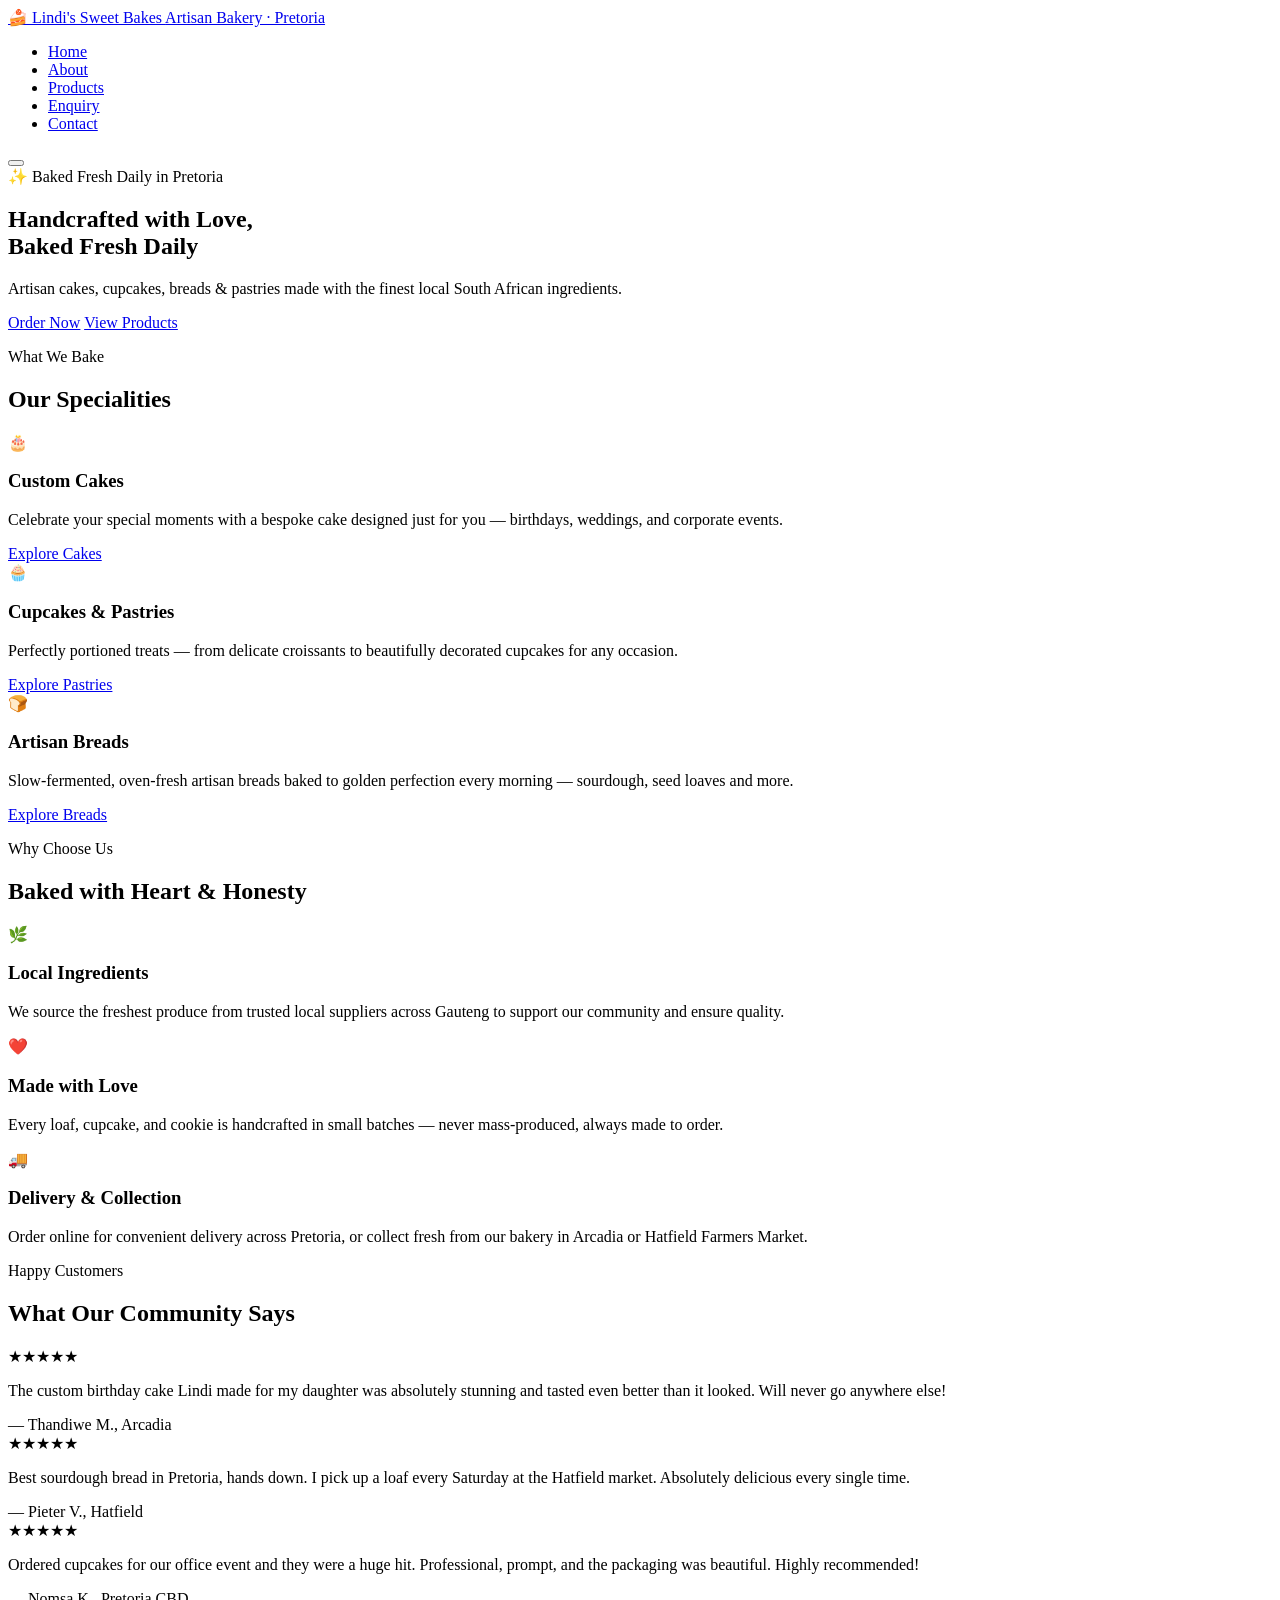
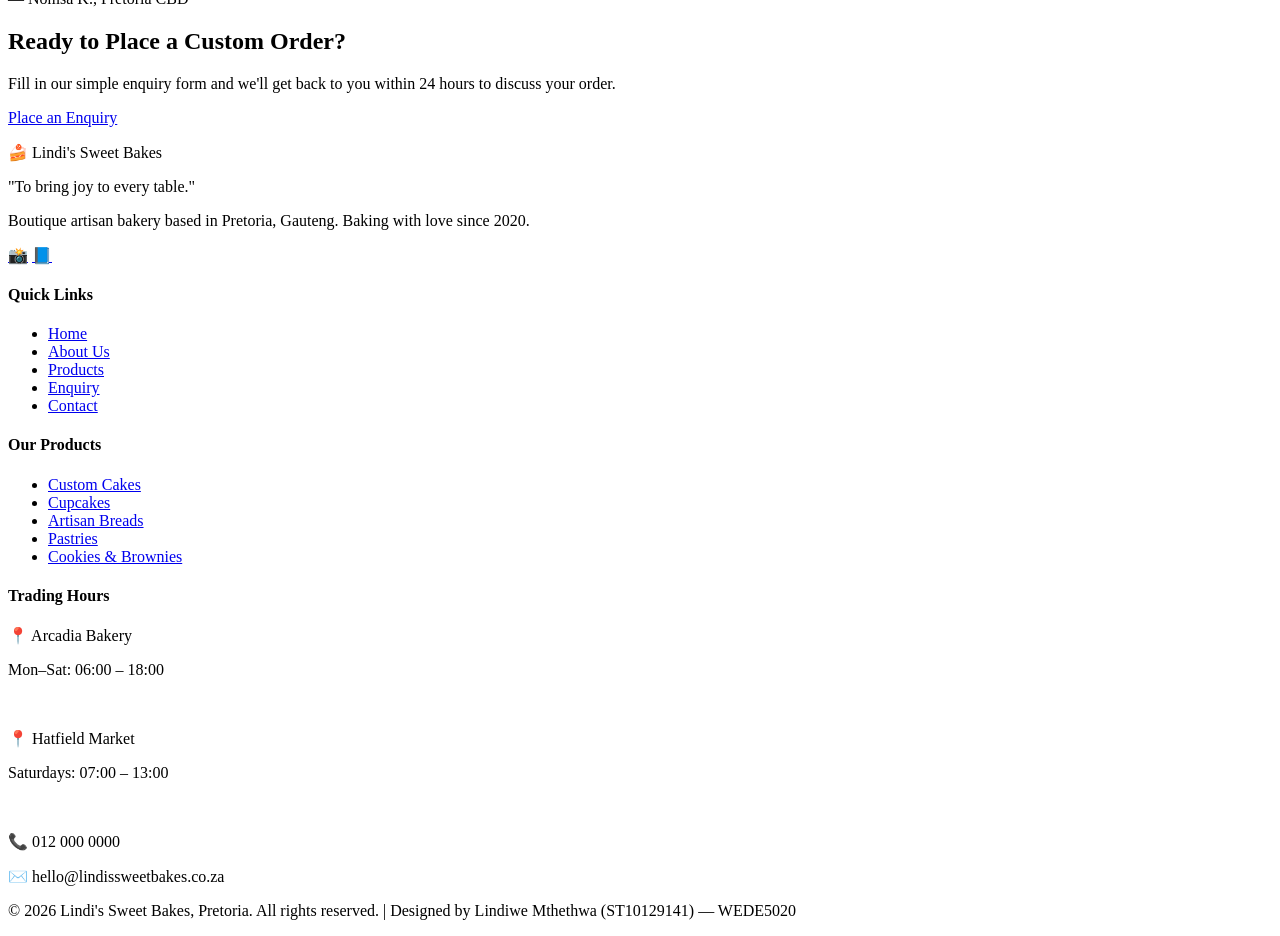
==== index.html @ 7510d0ac "Initial commit" ====
<!DOCTYPE html>
<html lang="en">
<head>
  <!-- ============================================================
       Lindi's Sweet Bakes — Homepage (index.html)
       Student: Lindiwe Mthethwa | ST10129141
       Module: WEDE5020
       ============================================================ -->
  <meta charset="UTF-8" />
  <meta name="viewport" content="width=device-width, initial-scale=1.0" />
  <meta name="description" content="Lindi's Sweet Bakes — Pretoria's artisan bakery. Handcrafted custom cakes, cupcakes, artisan breads, pastries, cookies and brownies made with love and local ingredients." />
  <title>Lindi's Sweet Bakes | Artisan Bakery, Pretoria</title>

  <!-- Google Fonts: Playfair Display (headings) + Lato (body) -->
  <link rel="preconnect" href="https://fonts.googleapis.com" />
  <link rel="preconnect" href="https://fonts.gstatic.com" crossorigin />
  <link href="https://fonts.googleapis.com/css2?family=Playfair+Display:ital,wght@0,400;0,700;1,400&family=Lato:wght@400;600;700&display=swap" rel="stylesheet" />

  <!-- Main stylesheet -->
  <link rel="stylesheet" href="css/style.css" />
</head>
<body>

  <!-- ============================================================
       SITE HEADER & NAVIGATION
       Sticky navigation bar — consistent across all pages
       ============================================================ -->
  <header class="site-header">
    <nav class="nav" aria-label="Main navigation">

      <!-- Logo -->
      <a href="index.html" class="nav__logo" aria-label="Lindi's Sweet Bakes — Home">
        <span class="nav__logo-icon" aria-hidden="true">🍰</span>
        <span class="nav__logo-text">
          Lindi's Sweet Bakes
          <span class="nav__logo-sub">Artisan Bakery · Pretoria</span>
        </span>
      </a>

      <!-- Navigation links -->
      <ul class="nav__links" role="list">
        <li><a href="index.html" class="active">Home</a></li>
        <li><a href="about.html">About</a></li>
        <li><a href="products.html">Products</a></li>
        <li><a href="enquiry.html">Enquiry</a></li>
        <li><a href="contact.html">Contact</a></li>
      </ul>

      <!-- Mobile burger button -->
      <button class="nav__burger" aria-label="Toggle navigation menu" aria-expanded="false">
        <span></span>
        <span></span>
        <span></span>
      </button>

    </nav>
  </header>

  <!-- ============================================================
       MAIN CONTENT
       ============================================================ -->
  <main>

    <!-- --------------------------------------------------------
         HERO SECTION
         Full-width hero with headline, tagline, and CTA buttons
    -------------------------------------------------------- -->
    <section class="hero" aria-label="Welcome banner">
      <div class="hero__content">
        <!-- Small badge above headline -->
        <span class="hero__badge">✨ Baked Fresh Daily in Pretoria</span>

        <!-- Main headline -->
        <h1 class="hero__title">
          Handcrafted with <span>Love</span>,<br />Baked Fresh Daily
        </h1>

        <!-- Supporting tagline -->
        <p class="hero__tagline">
          Artisan cakes, cupcakes, breads &amp; pastries made with the finest local South African ingredients.
        </p>

        <!-- Call-to-action buttons -->
        <div class="hero__buttons">
          <a href="enquiry.html" class="btn btn--primary">Order Now</a>
          <a href="products.html" class="btn btn--outline">View Products</a>
        </div>
      </div>
    </section>

    <!-- --------------------------------------------------------
         FEATURED CATEGORIES
         Three highlight cards linking to product categories
    -------------------------------------------------------- -->
    <section class="section">
      <div class="container">
        <p class="section-subtitle">What We Bake</p>
        <h2 class="section-title">Our Specialities</h2>
        <div class="divider"></div>

        <!-- Three feature cards for key product categories -->
        <div class="features-grid">

          <!-- Card 1: Custom Cakes -->
          <div class="feature-card">
            <div class="feature-card__icon" aria-hidden="true">🎂</div>
            <h3>Custom Cakes</h3>
            <p>Celebrate your special moments with a bespoke cake designed just for you — birthdays, weddings, and corporate events.</p>
            <a href="products.html" class="btn btn--dark" style="margin-top:0.5rem;">Explore Cakes</a>
          </div>

          <!-- Card 2: Cupcakes & Pastries -->
          <div class="feature-card">
            <div class="feature-card__icon" aria-hidden="true">🧁</div>
            <h3>Cupcakes &amp; Pastries</h3>
            <p>Perfectly portioned treats — from delicate croissants to beautifully decorated cupcakes for any occasion.</p>
            <a href="products.html" class="btn btn--dark" style="margin-top:0.5rem;">Explore Pastries</a>
          </div>

          <!-- Card 3: Artisan Breads -->
          <div class="feature-card">
            <div class="feature-card__icon" aria-hidden="true">🍞</div>
            <h3>Artisan Breads</h3>
            <p>Slow-fermented, oven-fresh artisan breads baked to golden perfection every morning — sourdough, seed loaves and more.</p>
            <a href="products.html" class="btn btn--dark" style="margin-top:0.5rem;">Explore Breads</a>
          </div>

        </div>
      </div>
    </section>

    <!-- --------------------------------------------------------
         WHY CHOOSE US
         Brief highlights of the bakery's values
    -------------------------------------------------------- -->
    <section class="section section--beige">
      <div class="container">
        <p class="section-subtitle">Why Choose Us</p>
        <h2 class="section-title">Baked with Heart &amp; Honesty</h2>
        <div class="divider"></div>

        <div class="features-grid">

          <div class="feature-card">
            <div class="feature-card__icon" aria-hidden="true">🌿</div>
            <h3>Local Ingredients</h3>
            <p>We source the freshest produce from trusted local suppliers across Gauteng to support our community and ensure quality.</p>
          </div>

          <div class="feature-card">
            <div class="feature-card__icon" aria-hidden="true">❤️</div>
            <h3>Made with Love</h3>
            <p>Every loaf, cupcake, and cookie is handcrafted in small batches — never mass-produced, always made to order.</p>
          </div>

          <div class="feature-card">
            <div class="feature-card__icon" aria-hidden="true">🚚</div>
            <h3>Delivery &amp; Collection</h3>
            <p>Order online for convenient delivery across Pretoria, or collect fresh from our bakery in Arcadia or Hatfield Farmers Market.</p>
          </div>

        </div>
      </div>
    </section>

    <!-- --------------------------------------------------------
         TESTIMONIALS
         Customer review strip
    -------------------------------------------------------- -->
    <section class="section">
      <div class="container">
        <p class="section-subtitle">Happy Customers</p>
        <h2 class="section-title">What Our Community Says</h2>
        <div class="divider"></div>

        <div class="testimonials-grid">

          <!-- Testimonial 1 -->
          <div class="testimonial-card">
            <div class="stars" aria-label="5 stars">★★★★★</div>
            <p>The custom birthday cake Lindi made for my daughter was absolutely stunning and tasted even better than it looked. Will never go anywhere else!</p>
            <span class="testimonial-card__author">— Thandiwe M., Arcadia</span>
          </div>

          <!-- Testimonial 2 -->
          <div class="testimonial-card">
            <div class="stars" aria-label="5 stars">★★★★★</div>
            <p>Best sourdough bread in Pretoria, hands down. I pick up a loaf every Saturday at the Hatfield market. Absolutely delicious every single time.</p>
            <span class="testimonial-card__author">— Pieter V., Hatfield</span>
          </div>

          <!-- Testimonial 3 -->
          <div class="testimonial-card">
            <div class="stars" aria-label="5 stars">★★★★★</div>
            <p>Ordered cupcakes for our office event and they were a huge hit. Professional, prompt, and the packaging was beautiful. Highly recommended!</p>
            <span class="testimonial-card__author">— Nomsa K., Pretoria CBD</span>
          </div>

        </div>
      </div>
    </section>

    <!-- --------------------------------------------------------
         CTA BANNER
         Calls the visitor to place an order
    -------------------------------------------------------- -->
    <section class="cta-banner" aria-label="Call to action">
      <div class="container">
        <h2>Ready to Place a Custom Order?</h2>
        <p>Fill in our simple enquiry form and we'll get back to you within 24 hours to discuss your order.</p>
        <a href="enquiry.html" class="btn btn--outline">Place an Enquiry</a>
      </div>
    </section>

  </main>

  <!-- ============================================================
       SITE FOOTER
       Consistent across all pages
       ============================================================ -->
  <footer class="site-footer" aria-label="Site footer">
    <div class="container">
      <div class="footer-grid">

        <!-- Brand column -->
        <div class="footer-brand">
          <p class="footer-brand__logo">🍰 Lindi's Sweet Bakes</p>
          <p class="footer-brand__tagline">"To bring joy to every table."</p>
          <p>Boutique artisan bakery based in Pretoria, Gauteng. Baking with love since 2020.</p>
          <!-- Social links -->
          <div class="social-links" aria-label="Social media links">
            <a href="#" class="social-link" aria-label="Instagram">📸</a>
            <a href="#" class="social-link" aria-label="Facebook">📘</a>
          </div>
        </div>

        <!-- Quick Links -->
        <div class="footer-col">
          <h4>Quick Links</h4>
          <ul>
            <li><a href="index.html">Home</a></li>
            <li><a href="about.html">About Us</a></li>
            <li><a href="products.html">Products</a></li>
            <li><a href="enquiry.html">Enquiry</a></li>
            <li><a href="contact.html">Contact</a></li>
          </ul>
        </div>

        <!-- Products column -->
        <div class="footer-col">
          <h4>Our Products</h4>
          <ul>
            <li><a href="products.html">Custom Cakes</a></li>
            <li><a href="products.html">Cupcakes</a></li>
            <li><a href="products.html">Artisan Breads</a></li>
            <li><a href="products.html">Pastries</a></li>
            <li><a href="products.html">Cookies &amp; Brownies</a></li>
          </ul>
        </div>

        <!-- Hours & Contact column -->
        <div class="footer-col footer-hours">
          <h4>Trading Hours</h4>
          <p>📍 Arcadia Bakery</p>
          <p>Mon–Sat: 06:00 – 18:00</p>
          <br />
          <p>📍 Hatfield Market</p>
          <p>Saturdays: 07:00 – 13:00</p>
          <br />
          <p>📞 012 000 0000</p>
          <p>✉️ hello@lindissweetbakes.co.za</p>
        </div>

      </div>

      <!-- Footer bottom bar -->
      <div class="footer-bottom">
        <p>&copy; 2026 Lindi's Sweet Bakes, Pretoria. All rights reserved. | Designed by Lindiwe Mthethwa (ST10129141) — WEDE5020</p>
      </div>
    </div>
  </footer>

  <!-- Main JavaScript file (navigation + interactions) -->
  <script src="js/script.js"></script>

</body>
</html>
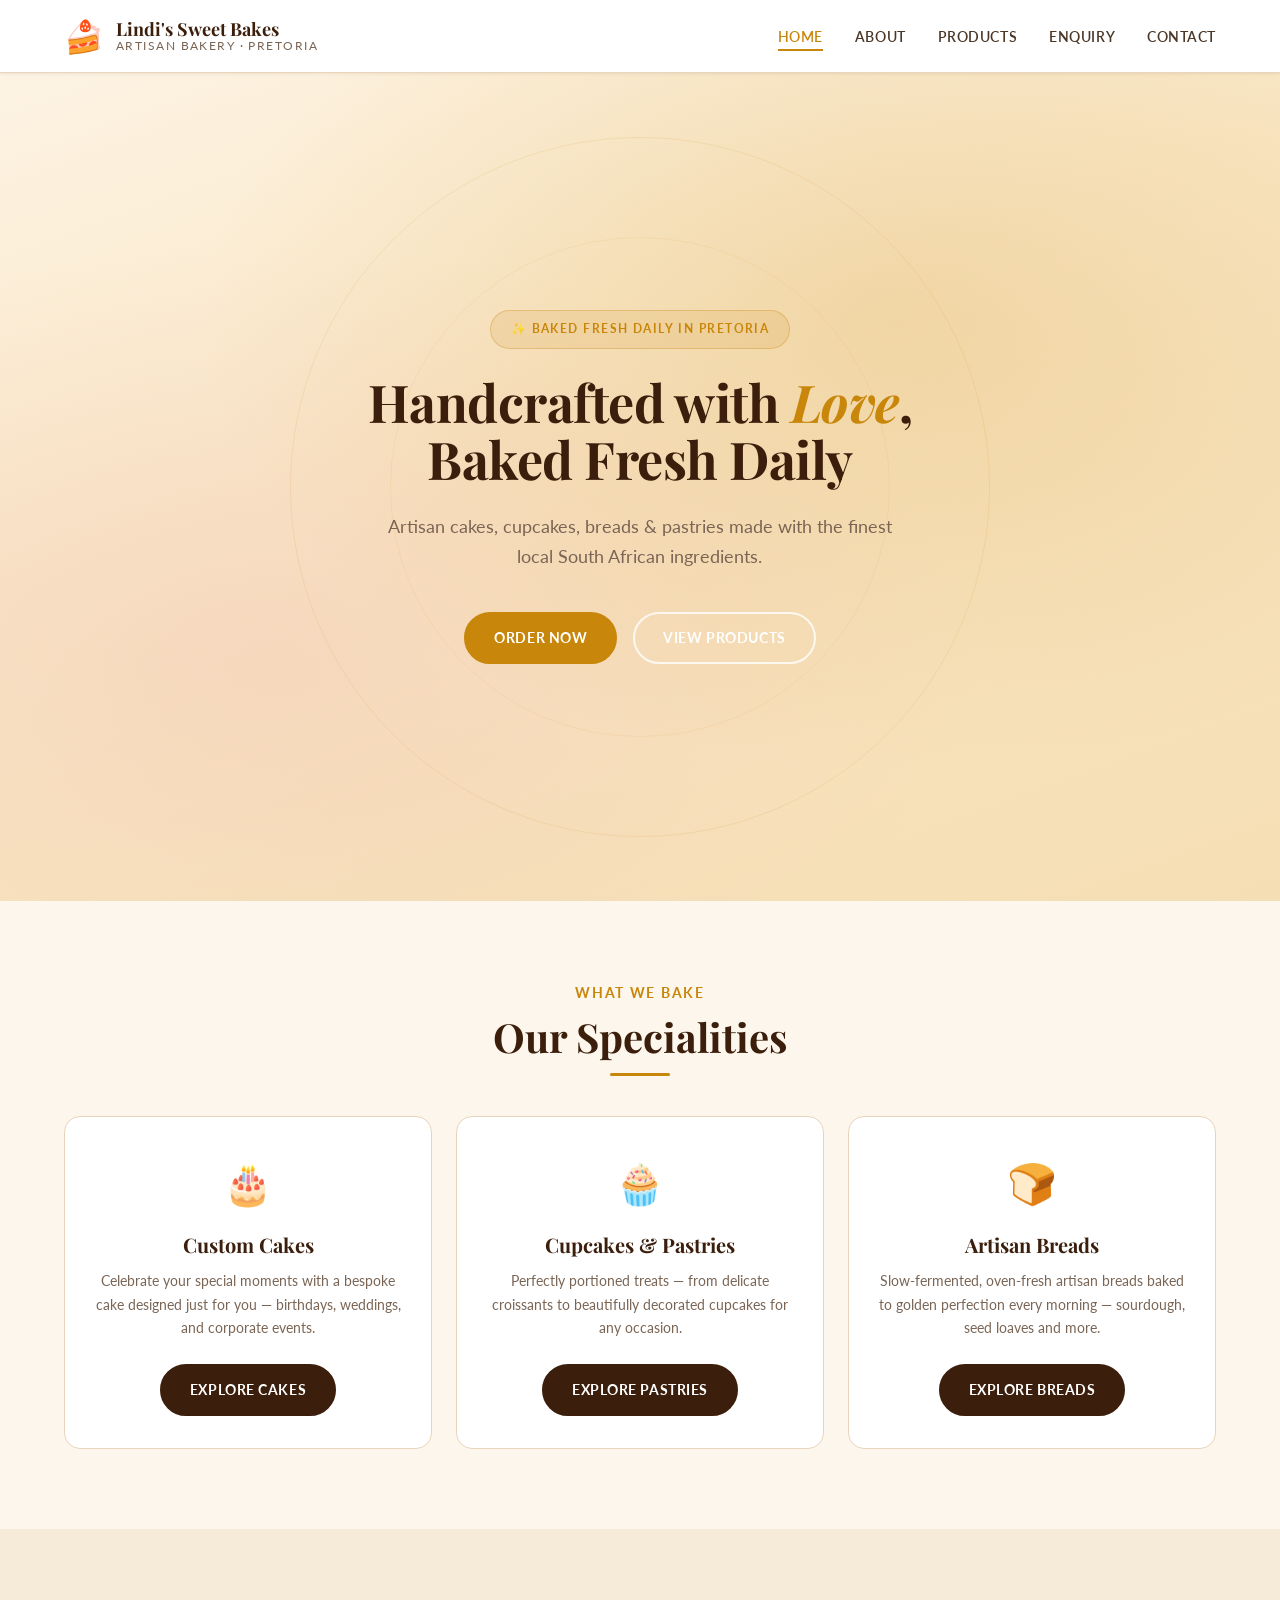
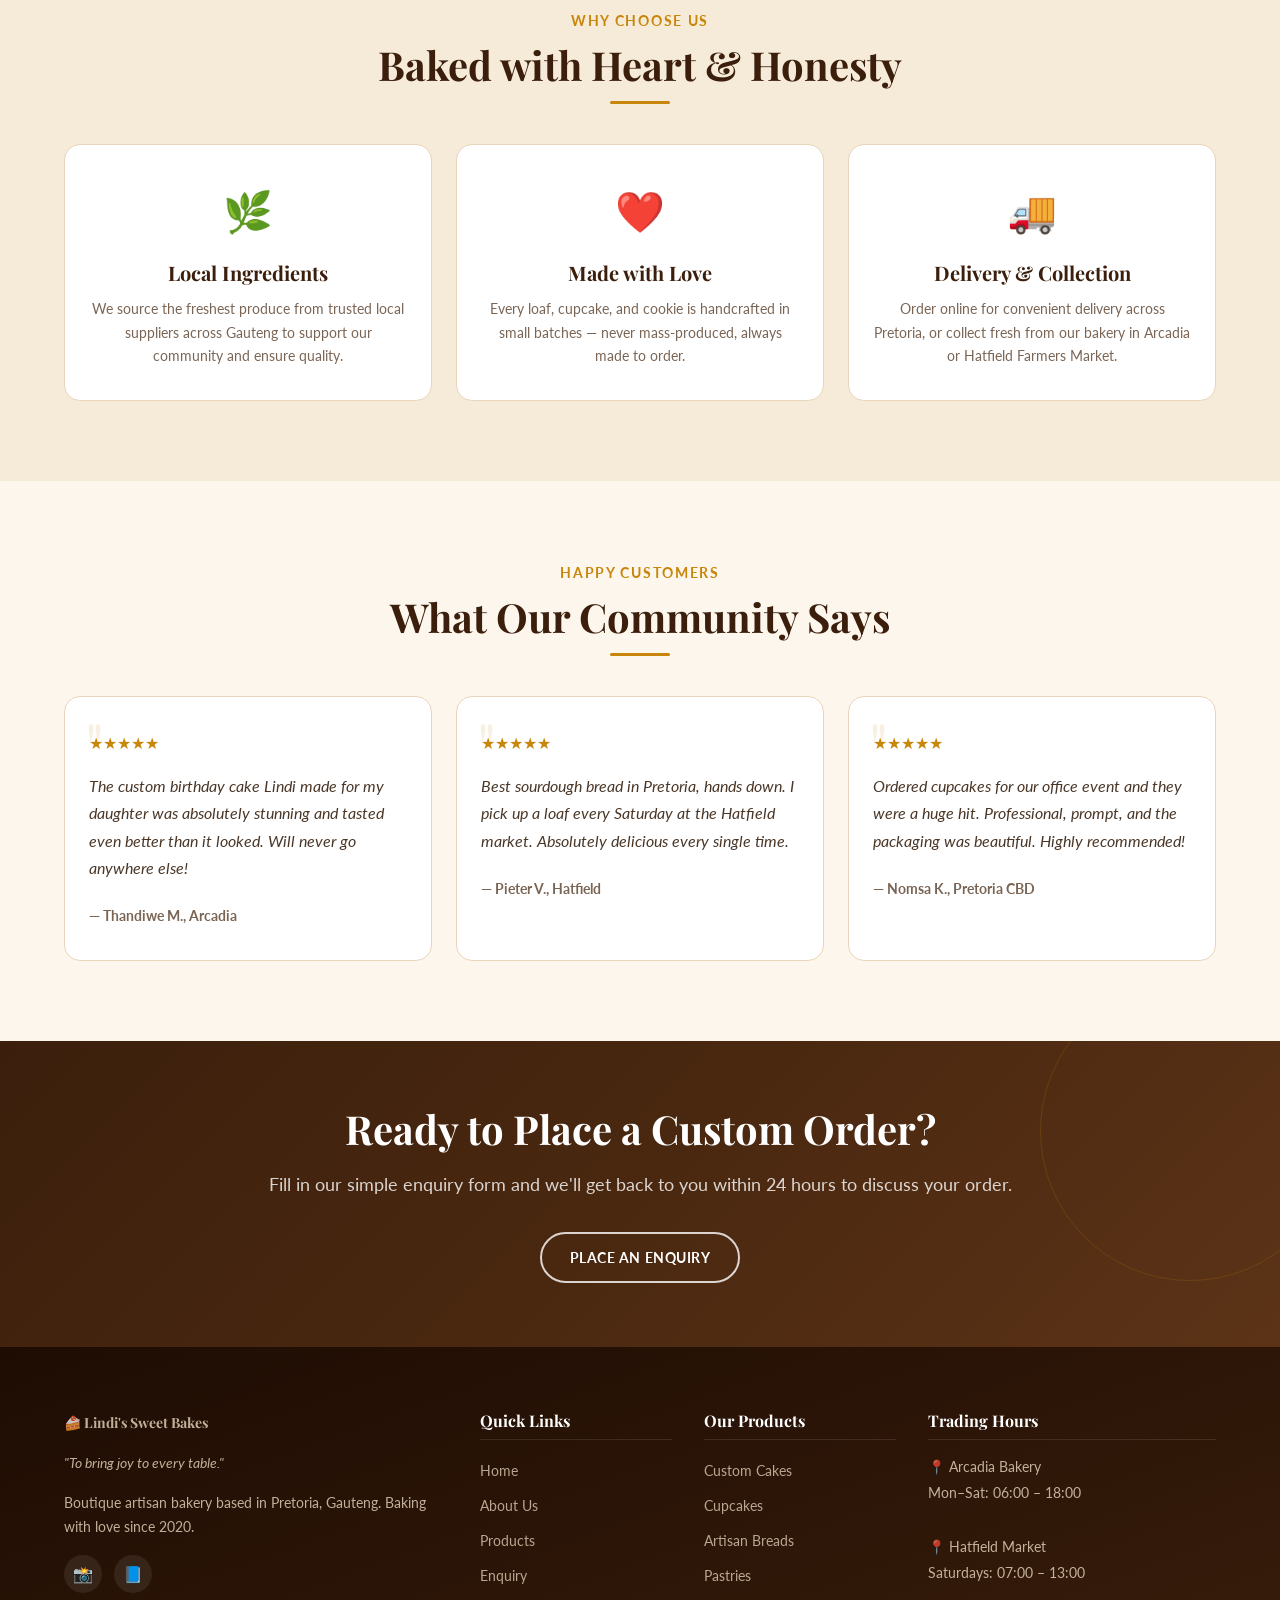
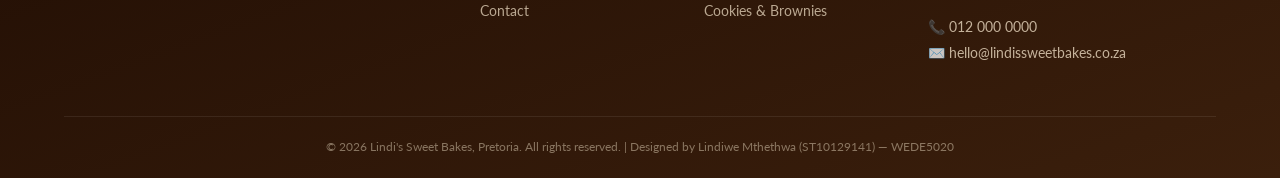
==== commit 4d2c48c1: "Add Part 3 SEO meta tags, Open Graph and canonical URL to homepage Added meta keywords, Open Graph t" ====
--- a/index.html
+++ b/index.html
@@ -1,287 +1,236 @@
 <!DOCTYPE html>
 <html lang="en">
 <head>
-  <!-- ============================================================
-       Lindi's Sweet Bakes — Homepage (index.html)
-       Student: Lindiwe Mthethwa | ST10129141
-       Module: WEDE5020
-       ============================================================ -->
-  <meta charset="UTF-8" />
-  <meta name="viewport" content="width=device-width, initial-scale=1.0" />
-  <meta name="description" content="Lindi's Sweet Bakes — Pretoria's artisan bakery. Handcrafted custom cakes, cupcakes, artisan breads, pastries, cookies and brownies made with love and local ingredients." />
-  <title>Lindi's Sweet Bakes | Artisan Bakery, Pretoria</title>
-
-  <!-- Google Fonts: Playfair Display (headings) + Lato (body) -->
-  <link rel="preconnect" href="https://fonts.googleapis.com" />
-  <link rel="preconnect" href="https://fonts.gstatic.com" crossorigin />
-  <link href="https://fonts.googleapis.com/css2?family=Playfair+Display:ital,wght@0,400;0,700;1,400&family=Lato:wght@400;600;700&display=swap" rel="stylesheet" />
-
-  <!-- Main stylesheet -->
-  <link rel="stylesheet" href="css/style.css" />
+<!-- ============================================================
+  Lindi's Sweet Bakes — Homepage (index.html)
+  Student: Lindiwe Mthethwa | ST10129141
+  Module: WEDE5020 — Part 3
+============================================================ -->
+<meta charset="UTF-8" />
+<meta name="viewport" content="width=device-width, initial-scale=1.0" />
+
+<!-- SEO: Title + Meta Description -->
+<meta name="description" content="Lindi's Sweet Bakes — Pretoria's favourite artisan bakery. Handcrafted custom cakes, cupcakes, artisan breads, pastries, cookies and brownies made with love and local South African ingredients." />
+<meta name="keywords" content="artisan bakery Pretoria, custom cakes Pretoria, cupcakes Pretoria, artisan bread Pretoria, wedding cake Pretoria, birthday cake, sourdough bread, pastries, bakery Arcadia, Hatfield market bakery" />
+<meta name="author" content="Lindiwe Mthethwa" />
+<meta name="robots" content="index, follow" />
+
+<!-- Open Graph (Social Media SEO) -->
+<meta property="og:title" content="Lindi's Sweet Bakes | Artisan Bakery, Pretoria" />
+<meta property="og:description" content="Handcrafted custom cakes, cupcakes, artisan breads and pastries made fresh daily in Pretoria, South Africa." />
+<meta property="og:type" content="website" />
+<meta property="og:url" content="https://lindissweetbakes.co.za/" />
+<meta property="og:image" content="images/og-image.jpg" />
+<meta property="og:locale" content="en_ZA" />
+
+<!-- Twitter Card -->
+<meta name="twitter:card" content="summary_large_image" />
+<meta name="twitter:title" content="Lindi's Sweet Bakes | Artisan Bakery, Pretoria" />
+<meta name="twitter:description" content="Handcrafted cakes, cupcakes, breads and pastries baked fresh daily in Pretoria." />
+
+<!-- Canonical URL -->
+<link rel="canonical" href="https://lindissweetbakes.co.za/" />
+
+<title>Lindi's Sweet Bakes | Artisan Bakery, Pretoria — Custom Cakes &amp; Breads</title>
+
+<!-- Google Fonts -->
+<link rel="preconnect" href="https://fonts.googleapis.com" />
+<link rel="preconnect" href="https://fonts.gstatic.com" crossorigin />
+<link href="https://fonts.googleapis.com/css2?family=Playfair+Display:ital,wght@0,400;0,700;1,400&family=Lato:wght@400;600;700&display=swap" rel="stylesheet" />
+
+<!-- Main stylesheet -->
+<link rel="stylesheet" href="css/style.css" />
 </head>
 <body>
 
-  <!-- ============================================================
-       SITE HEADER & NAVIGATION
-       Sticky navigation bar — consistent across all pages
-       ============================================================ -->
-  <header class="site-header">
-    <nav class="nav" aria-label="Main navigation">
-
-      <!-- Logo -->
-      <a href="index.html" class="nav__logo" aria-label="Lindi's Sweet Bakes — Home">
-        <span class="nav__logo-icon" aria-hidden="true">🍰</span>
-        <span class="nav__logo-text">
-          Lindi's Sweet Bakes
-          <span class="nav__logo-sub">Artisan Bakery · Pretoria</span>
-        </span>
-      </a>
-
-      <!-- Navigation links -->
-      <ul class="nav__links" role="list">
-        <li><a href="index.html" class="active">Home</a></li>
-        <li><a href="about.html">About</a></li>
-        <li><a href="products.html">Products</a></li>
-        <li><a href="enquiry.html">Enquiry</a></li>
-        <li><a href="contact.html">Contact</a></li>
-      </ul>
-
-      <!-- Mobile burger button -->
-      <button class="nav__burger" aria-label="Toggle navigation menu" aria-expanded="false">
-        <span></span>
-        <span></span>
-        <span></span>
-      </button>
-
-    </nav>
-  </header>
-
-  <!-- ============================================================
-       MAIN CONTENT
-       ============================================================ -->
-  <main>
-
-    <!-- --------------------------------------------------------
-         HERO SECTION
-         Full-width hero with headline, tagline, and CTA buttons
-    -------------------------------------------------------- -->
-    <section class="hero" aria-label="Welcome banner">
-      <div class="hero__content">
-        <!-- Small badge above headline -->
-        <span class="hero__badge">✨ Baked Fresh Daily in Pretoria</span>
-
-        <!-- Main headline -->
-        <h1 class="hero__title">
-          Handcrafted with <span>Love</span>,<br />Baked Fresh Daily
-        </h1>
-
-        <!-- Supporting tagline -->
-        <p class="hero__tagline">
-          Artisan cakes, cupcakes, breads &amp; pastries made with the finest local South African ingredients.
-        </p>
-
-        <!-- Call-to-action buttons -->
-        <div class="hero__buttons">
-          <a href="enquiry.html" class="btn btn--primary">Order Now</a>
-          <a href="products.html" class="btn btn--outline">View Products</a>
-        </div>
-      </div>
-    </section>
-
-    <!-- --------------------------------------------------------
-         FEATURED CATEGORIES
-         Three highlight cards linking to product categories
-    -------------------------------------------------------- -->
-    <section class="section">
-      <div class="container">
-        <p class="section-subtitle">What We Bake</p>
-        <h2 class="section-title">Our Specialities</h2>
-        <div class="divider"></div>
-
-        <!-- Three feature cards for key product categories -->
-        <div class="features-grid">
-
-          <!-- Card 1: Custom Cakes -->
-          <div class="feature-card">
-            <div class="feature-card__icon" aria-hidden="true">🎂</div>
-            <h3>Custom Cakes</h3>
-            <p>Celebrate your special moments with a bespoke cake designed just for you — birthdays, weddings, and corporate events.</p>
-            <a href="products.html" class="btn btn--dark" style="margin-top:0.5rem;">Explore Cakes</a>
-          </div>
-
-          <!-- Card 2: Cupcakes & Pastries -->
-          <div class="feature-card">
-            <div class="feature-card__icon" aria-hidden="true">🧁</div>
-            <h3>Cupcakes &amp; Pastries</h3>
-            <p>Perfectly portioned treats — from delicate croissants to beautifully decorated cupcakes for any occasion.</p>
-            <a href="products.html" class="btn btn--dark" style="margin-top:0.5rem;">Explore Pastries</a>
-          </div>
-
-          <!-- Card 3: Artisan Breads -->
-          <div class="feature-card">
-            <div class="feature-card__icon" aria-hidden="true">🍞</div>
-            <h3>Artisan Breads</h3>
-            <p>Slow-fermented, oven-fresh artisan breads baked to golden perfection every morning — sourdough, seed loaves and more.</p>
-            <a href="products.html" class="btn btn--dark" style="margin-top:0.5rem;">Explore Breads</a>
-          </div>
-
-        </div>
-      </div>
-    </section>
-
-    <!-- --------------------------------------------------------
-         WHY CHOOSE US
-         Brief highlights of the bakery's values
-    -------------------------------------------------------- -->
-    <section class="section section--beige">
-      <div class="container">
-        <p class="section-subtitle">Why Choose Us</p>
-        <h2 class="section-title">Baked with Heart &amp; Honesty</h2>
-        <div class="divider"></div>
-
-        <div class="features-grid">
-
-          <div class="feature-card">
-            <div class="feature-card__icon" aria-hidden="true">🌿</div>
-            <h3>Local Ingredients</h3>
-            <p>We source the freshest produce from trusted local suppliers across Gauteng to support our community and ensure quality.</p>
-          </div>
-
-          <div class="feature-card">
-            <div class="feature-card__icon" aria-hidden="true">❤️</div>
-            <h3>Made with Love</h3>
-            <p>Every loaf, cupcake, and cookie is handcrafted in small batches — never mass-produced, always made to order.</p>
-          </div>
-
-          <div class="feature-card">
-            <div class="feature-card__icon" aria-hidden="true">🚚</div>
-            <h3>Delivery &amp; Collection</h3>
-            <p>Order online for convenient delivery across Pretoria, or collect fresh from our bakery in Arcadia or Hatfield Farmers Market.</p>
-          </div>
-
-        </div>
-      </div>
-    </section>
-
-    <!-- --------------------------------------------------------
-         TESTIMONIALS
-         Customer review strip
-    -------------------------------------------------------- -->
-    <section class="section">
-      <div class="container">
-        <p class="section-subtitle">Happy Customers</p>
-        <h2 class="section-title">What Our Community Says</h2>
-        <div class="divider"></div>
-
-        <div class="testimonials-grid">
-
-          <!-- Testimonial 1 -->
-          <div class="testimonial-card">
-            <div class="stars" aria-label="5 stars">★★★★★</div>
-            <p>The custom birthday cake Lindi made for my daughter was absolutely stunning and tasted even better than it looked. Will never go anywhere else!</p>
-            <span class="testimonial-card__author">— Thandiwe M., Arcadia</span>
-          </div>
-
-          <!-- Testimonial 2 -->
-          <div class="testimonial-card">
-            <div class="stars" aria-label="5 stars">★★★★★</div>
-            <p>Best sourdough bread in Pretoria, hands down. I pick up a loaf every Saturday at the Hatfield market. Absolutely delicious every single time.</p>
-            <span class="testimonial-card__author">— Pieter V., Hatfield</span>
-          </div>
-
-          <!-- Testimonial 3 -->
-          <div class="testimonial-card">
-            <div class="stars" aria-label="5 stars">★★★★★</div>
-            <p>Ordered cupcakes for our office event and they were a huge hit. Professional, prompt, and the packaging was beautiful. Highly recommended!</p>
-            <span class="testimonial-card__author">— Nomsa K., Pretoria CBD</span>
-          </div>
-
-        </div>
-      </div>
-    </section>
-
-    <!-- --------------------------------------------------------
-         CTA BANNER
-         Calls the visitor to place an order
-    -------------------------------------------------------- -->
-    <section class="cta-banner" aria-label="Call to action">
-      <div class="container">
-        <h2>Ready to Place a Custom Order?</h2>
-        <p>Fill in our simple enquiry form and we'll get back to you within 24 hours to discuss your order.</p>
-        <a href="enquiry.html" class="btn btn--outline">Place an Enquiry</a>
-      </div>
-    </section>
-
-  </main>
-
-  <!-- ============================================================
-       SITE FOOTER
-       Consistent across all pages
-       ============================================================ -->
-  <footer class="site-footer" aria-label="Site footer">
-    <div class="container">
-      <div class="footer-grid">
-
-        <!-- Brand column -->
-        <div class="footer-brand">
-          <p class="footer-brand__logo">🍰 Lindi's Sweet Bakes</p>
-          <p class="footer-brand__tagline">"To bring joy to every table."</p>
-          <p>Boutique artisan bakery based in Pretoria, Gauteng. Baking with love since 2020.</p>
-          <!-- Social links -->
-          <div class="social-links" aria-label="Social media links">
-            <a href="#" class="social-link" aria-label="Instagram">📸</a>
-            <a href="#" class="social-link" aria-label="Facebook">📘</a>
-          </div>
-        </div>
-
-        <!-- Quick Links -->
-        <div class="footer-col">
-          <h4>Quick Links</h4>
-          <ul>
-            <li><a href="index.html">Home</a></li>
-            <li><a href="about.html">About Us</a></li>
-            <li><a href="products.html">Products</a></li>
-            <li><a href="enquiry.html">Enquiry</a></li>
-            <li><a href="contact.html">Contact</a></li>
-          </ul>
-        </div>
-
-        <!-- Products column -->
-        <div class="footer-col">
-          <h4>Our Products</h4>
-          <ul>
-            <li><a href="products.html">Custom Cakes</a></li>
-            <li><a href="products.html">Cupcakes</a></li>
-            <li><a href="products.html">Artisan Breads</a></li>
-            <li><a href="products.html">Pastries</a></li>
-            <li><a href="products.html">Cookies &amp; Brownies</a></li>
-          </ul>
-        </div>
-
-        <!-- Hours & Contact column -->
-        <div class="footer-col footer-hours">
-          <h4>Trading Hours</h4>
-          <p>📍 Arcadia Bakery</p>
-          <p>Mon–Sat: 06:00 – 18:00</p>
-          <br />
-          <p>📍 Hatfield Market</p>
-          <p>Saturdays: 07:00 – 13:00</p>
-          <br />
-          <p>📞 012 000 0000</p>
-          <p>✉️ hello@lindissweetbakes.co.za</p>
-        </div>
-
-      </div>
-
-      <!-- Footer bottom bar -->
-      <div class="footer-bottom">
-        <p>&copy; 2026 Lindi's Sweet Bakes, Pretoria. All rights reserved. | Designed by Lindiwe Mthethwa (ST10129141) — WEDE5020</p>
-      </div>
-    </div>
-  </footer>
-
-  <!-- Main JavaScript file (navigation + interactions) -->
-  <script src="js/script.js"></script>
-
+<!-- ============================================================
+  SITE HEADER & NAVIGATION
+============================================================ -->
+<header class="site-header">
+  <nav class="nav" aria-label="Main navigation">
+    <a href="index.html" class="nav__logo" aria-label="Lindi's Sweet Bakes — Home">
+      <span class="nav__logo-icon" aria-hidden="true">🍰</span>
+      <span class="nav__logo-text">
+        Lindi's Sweet Bakes
+        <span class="nav__logo-sub">Artisan Bakery · Pretoria</span>
+      </span>
+    </a>
+    <ul class="nav__links" role="list">
+      <li><a href="index.html" class="active">Home</a></li>
+      <li><a href="about.html">About</a></li>
+      <li><a href="products.html">Products</a></li>
+      <li><a href="enquiry.html">Enquiry</a></li>
+      <li><a href="contact.html">Contact</a></li>
+    </ul>
+    <button class="nav__burger" aria-label="Toggle navigation menu" aria-expanded="false">
+      <span></span><span></span><span></span>
+    </button>
+  </nav>
+</header>
+
+<main>
+
+  <!-- HERO -->
+  <section class="hero" aria-label="Welcome banner">
+    <div class="hero__content">
+      <span class="hero__badge">✨ Baked Fresh Daily in Pretoria</span>
+      <h1 class="hero__title">
+        Handcrafted with <span>Love</span>,<br />Baked Fresh Daily
+      </h1>
+      <p class="hero__tagline">
+        Artisan cakes, cupcakes, breads &amp; pastries made with the finest local South African ingredients.
+      </p>
+      <div class="hero__buttons">
+        <a href="enquiry.html" class="btn btn--primary">Order Now</a>
+        <a href="products.html" class="btn btn--outline">View Products</a>
+      </div>
+    </div>
+  </section>
+
+  <!-- FEATURED CATEGORIES -->
+  <section class="section">
+    <div class="container">
+      <p class="section-subtitle">What We Bake</p>
+      <h2 class="section-title">Our Specialities</h2>
+      <div class="divider"></div>
+
+      <div class="features-grid">
+        <div class="feature-card">
+          <div class="feature-card__icon" aria-hidden="true">🎂</div>
+          <h3>Custom Cakes</h3>
+          <p>Celebrate your special moments with a bespoke cake designed just for you — birthdays, weddings, and corporate events.</p>
+          <a href="products.html" class="btn btn--dark" style="margin-top:0.5rem;">Explore Cakes</a>
+        </div>
+        <div class="feature-card">
+          <div class="feature-card__icon" aria-hidden="true">🧁</div>
+          <h3>Cupcakes &amp; Pastries</h3>
+          <p>Perfectly portioned treats — from delicate croissants to beautifully decorated cupcakes for any occasion.</p>
+          <a href="products.html" class="btn btn--dark" style="margin-top:0.5rem;">Explore Pastries</a>
+        </div>
+        <div class="feature-card">
+          <div class="feature-card__icon" aria-hidden="true">🍞</div>
+          <h3>Artisan Breads</h3>
+          <p>Slow-fermented, oven-fresh artisan breads baked to golden perfection every morning — sourdough, seed loaves and more.</p>
+          <a href="products.html" class="btn btn--dark" style="margin-top:0.5rem;">Explore Breads</a>
+        </div>
+      </div>
+    </div>
+  </section>
+
+  <!-- WHY CHOOSE US -->
+  <section class="section section--beige">
+    <div class="container">
+      <p class="section-subtitle">Why Choose Us</p>
+      <h2 class="section-title">Baked with Heart &amp; Honesty</h2>
+      <div class="divider"></div>
+      <div class="features-grid">
+        <div class="feature-card">
+          <div class="feature-card__icon" aria-hidden="true">🌿</div>
+          <h3>Local Ingredients</h3>
+          <p>We source the freshest produce from trusted local suppliers across Gauteng to support our community and ensure quality.</p>
+        </div>
+        <div class="feature-card">
+          <div class="feature-card__icon" aria-hidden="true">❤️</div>
+          <h3>Made with Love</h3>
+          <p>Every loaf, cupcake, and cookie is handcrafted in small batches — never mass-produced, always made to order.</p>
+        </div>
+        <div class="feature-card">
+          <div class="feature-card__icon" aria-hidden="true">🚚</div>
+          <h3>Delivery &amp; Collection</h3>
+          <p>Order online for convenient delivery across Pretoria, or collect fresh from our bakery in Arcadia or Hatfield Farmers Market.</p>
+        </div>
+      </div>
+    </div>
+  </section>
+
+  <!-- TESTIMONIALS -->
+  <section class="section">
+    <div class="container">
+      <p class="section-subtitle">Happy Customers</p>
+      <h2 class="section-title">What Our Community Says</h2>
+      <div class="divider"></div>
+      <div class="testimonials-grid">
+        <div class="testimonial-card">
+          <div class="stars" aria-label="5 stars">★★★★★</div>
+          <p>The custom birthday cake Lindi made for my daughter was absolutely stunning and tasted even better than it looked. Will never go anywhere else!</p>
+          <span class="testimonial-card__author">— Thandiwe M., Arcadia</span>
+        </div>
+        <div class="testimonial-card">
+          <div class="stars" aria-label="5 stars">★★★★★</div>
+          <p>Best sourdough bread in Pretoria, hands down. I pick up a loaf every Saturday at the Hatfield market. Absolutely delicious every single time.</p>
+          <span class="testimonial-card__author">— Pieter V., Hatfield</span>
+        </div>
+        <div class="testimonial-card">
+          <div class="stars" aria-label="5 stars">★★★★★</div>
+          <p>Ordered cupcakes for our office event and they were a huge hit. Professional, prompt, and the packaging was beautiful. Highly recommended!</p>
+          <span class="testimonial-card__author">— Nomsa K., Pretoria CBD</span>
+        </div>
+      </div>
+    </div>
+  </section>
+
+  <!-- CTA BANNER -->
+  <section class="cta-banner" aria-label="Call to action">
+    <div class="container">
+      <h2>Ready to Place a Custom Order?</h2>
+      <p>Fill in our simple enquiry form and we'll get back to you within 24 hours to discuss your order.</p>
+      <a href="enquiry.html" class="btn btn--outline">Place an Enquiry</a>
+    </div>
+  </section>
+
+</main>
+
+<!-- FOOTER -->
+<footer class="site-footer" aria-label="Site footer">
+  <div class="container">
+    <div class="footer-grid">
+      <div class="footer-brand">
+        <p class="footer-brand__logo">🍰 Lindi's Sweet Bakes</p>
+        <p class="footer-brand__tagline">"To bring joy to every table."</p>
+        <p>Boutique artisan bakery based in Pretoria, Gauteng. Baking with love since 2020.</p>
+        <div class="social-links" aria-label="Social media links">
+          <a href="#" class="social-link" aria-label="Instagram">📸</a>
+          <a href="#" class="social-link" aria-label="Facebook">📘</a>
+        </div>
+      </div>
+      <div class="footer-col">
+        <h4>Quick Links</h4>
+        <ul>
+          <li><a href="index.html">Home</a></li>
+          <li><a href="about.html">About Us</a></li>
+          <li><a href="products.html">Products</a></li>
+          <li><a href="enquiry.html">Enquiry</a></li>
+          <li><a href="contact.html">Contact</a></li>
+        </ul>
+      </div>
+      <div class="footer-col">
+        <h4>Our Products</h4>
+        <ul>
+          <li><a href="products.html">Custom Cakes</a></li>
+          <li><a href="products.html">Cupcakes</a></li>
+          <li><a href="products.html">Artisan Breads</a></li>
+          <li><a href="products.html">Pastries</a></li>
+          <li><a href="products.html">Cookies &amp; Brownies</a></li>
+        </ul>
+      </div>
+      <div class="footer-col footer-hours">
+        <h4>Trading Hours</h4>
+        <p>📍 Arcadia Bakery</p>
+        <p>Mon–Sat: 06:00 – 18:00</p>
+        <br />
+        <p>📍 Hatfield Market</p>
+        <p>Saturdays: 07:00 – 13:00</p>
+        <br />
+        <p>📞 012 000 0000</p>
+        <p>✉️ hello@lindissweetbakes.co.za</p>
+      </div>
+    </div>
+    <div class="footer-bottom">
+      <p>&copy; 2026 Lindi's Sweet Bakes, Pretoria. All rights reserved. | Designed by Lindiwe Mthethwa (ST10129141) — WEDE5020</p>
+    </div>
+  </div>
+</footer>
+
+<script src="js/script.js"></script>
 </body>
 </html>
--- a/css/style.css
+++ b/css/style.css
@@ -0,0 +1,1781 @@
+/* ================================================================
+   Lindi's Sweet Bakes — External Stylesheet (style.css)
+   Student: Lindiwe Mthethwa | ST10129141
+   Module:  WEDE5020
+   ================================================================
+
+   TABLE OF CONTENTS
+   -----------------
+   1.  CSS Reset & Base
+   2.  CSS Custom Properties (Variables)
+   3.  Typography
+   4.  Layout Utilities
+   5.  Navigation / Site Header
+   6.  Hero Section
+   7.  Page Hero (inner pages)
+   8.  Section & Container Utilities
+   9.  Feature Cards
+   10. Products Grid & Product Cards
+   11. Filter Bar
+   12. About Page Specific
+   13. Mission & Vision Cards
+   14. Baker Card
+   15. Testimonials
+   16. Enquiry Page
+   17. Contact Page (locations + form)
+   18. CTA Banner
+   19. Forms (shared)
+   20. Buttons
+   21. Footer
+   22. Responsive — Tablet (max-width: 1024px)
+   23. Responsive — Mobile (max-width: 768px)
+   24. Responsive — Small Mobile (max-width: 480px)
+   ================================================================ */
+
+
+/* ================================================================
+   1. CSS RESET & BASE
+   Ensures consistent rendering across all browsers
+   ================================================================ */
+
+*,
+*::before,
+*::after {
+  box-sizing: border-box;
+  margin: 0;
+  padding: 0;
+}
+
+html {
+  font-size: 16px;            /* base for rem calculations  */
+  scroll-behavior: smooth;
+}
+
+body {
+  font-family: var(--font-body);
+  font-size: var(--fs-base);
+  line-height: var(--lh-body);
+  color: var(--text-body);
+  background-color: var(--bg-main);
+  -webkit-font-smoothing: antialiased;
+  -moz-osx-font-smoothing: grayscale;
+}
+
+img {
+  max-width: 100%;
+  height: auto;
+  display: block;
+}
+
+a {
+  color: inherit;
+  text-decoration: none;
+}
+
+ul {
+  list-style: none;
+}
+
+button {
+  cursor: pointer;
+  font-family: inherit;
+  border: none;
+  background: none;
+}
+
+input,
+select,
+textarea {
+  font-family: inherit;
+  font-size: inherit;
+}
+
+
+/* ================================================================
+   2. CSS CUSTOM PROPERTIES (VARIABLES)
+   Centralised design tokens — change here and everything updates
+   ================================================================ */
+
+:root {
+
+  /* --- Colour Palette --- */
+  --warm-cream:     #FDF6EC;       /* page background           */
+  --soft-beige:     #F5EBD8;       /* alternate section background */
+  --golden-honey:   #C8860A;       /* primary brand accent      */
+  --deep-brown:     #3B1F0C;       /* headings, logo text       */
+  --chocolate:      #5C3317;       /* secondary dark colour     */
+  --rose-blush:     #E8A0A0;       /* subtle warm accent        */
+  --text-body:      #4A3728;       /* body text                 */
+  --text-muted:     #7A6555;       /* captions, subtitles       */
+  --text-light:     #A08070;       /* placeholders, hints       */
+  --white:          #FFFFFF;
+  --border-light:   #E8D5BB;       /* card / input borders      */
+
+  /* Dark section backgrounds */
+  --dark-section-bg: #2C1608;
+  --dark-section-text: #F5E6CC;
+
+  /* --- Typography --- */
+  --font-heading: 'Playfair Display', 'Georgia', serif;
+  --font-body:    'Lato', 'Helvetica Neue', sans-serif;
+
+  /* Font sizes — fluid scale using rem */
+  --fs-xs:     0.75rem;    /*  12px */
+  --fs-sm:     0.875rem;   /*  14px */
+  --fs-base:   1rem;       /*  16px */
+  --fs-md:     1.125rem;   /*  18px */
+  --fs-lg:     1.25rem;    /*  20px */
+  --fs-xl:     1.5rem;     /*  24px */
+  --fs-2xl:    2rem;       /*  32px */
+  --fs-3xl:    2.5rem;     /*  40px */
+  --fs-4xl:    3.25rem;    /*  52px */
+
+  /* Line heights */
+  --lh-body:     1.7;
+  --lh-heading:  1.2;
+  --lh-tight:    1.1;
+
+  /* Letter spacing */
+  --ls-wide:    0.12em;
+  --ls-normal:  0;
+
+  /* --- Spacing scale --- */
+  --space-1:   0.25rem;
+  --space-2:   0.5rem;
+  --space-3:   0.75rem;
+  --space-4:   1rem;
+  --space-5:   1.25rem;
+  --space-6:   1.5rem;
+  --space-8:   2rem;
+  --space-10:  2.5rem;
+  --space-12:  3rem;
+  --space-16:  4rem;
+  --space-20:  5rem;
+  --space-24:  6rem;
+
+  /* --- Layout --- */
+  --container-max:  1200px;
+  --container-px:   1.5rem;
+
+  /* --- Borders & Radii --- */
+  --radius-sm:   4px;
+  --radius-md:   8px;
+  --radius-lg:   16px;
+  --radius-xl:   24px;
+  --radius-full: 9999px;
+
+  /* --- Shadows --- */
+  --shadow-sm:   0 1px 3px rgba(59,31,12,0.08);
+  --shadow-md:   0 4px 16px rgba(59,31,12,0.12);
+  --shadow-lg:   0 8px 32px rgba(59,31,12,0.16);
+  --shadow-card: 0 2px 12px rgba(59,31,12,0.10);
+
+  /* --- Transitions --- */
+  --transition-fast:   0.15s ease;
+  --transition-base:   0.25s ease;
+  --transition-slow:   0.4s ease;
+
+  /* --- Nav height --- */
+  --nav-height: 72px;
+
+  /* --- Background Colours (aliases) --- */
+  --bg-main:  var(--warm-cream);
+  --bg-alt:   var(--soft-beige);
+}
+
+
+/* ================================================================
+   3. TYPOGRAPHY
+   ================================================================ */
+
+h1, h2, h3, h4, h5, h6 {
+  font-family: var(--font-heading);
+  color: var(--deep-brown);
+  line-height: var(--lh-heading);
+  font-weight: 700;
+}
+
+h1 { font-size: var(--fs-4xl); }
+h2 { font-size: var(--fs-3xl); }
+h3 { font-size: var(--fs-xl);  }
+h4 { font-size: var(--fs-lg);  }
+
+p {
+  margin-bottom: var(--space-4);
+  color: var(--text-body);
+}
+
+p:last-child {
+  margin-bottom: 0;
+}
+
+strong {
+  font-weight: 700;
+}
+
+/* Section subtitle — small uppercase label above heading */
+.section-subtitle {
+  display: block;
+  font-family: var(--font-body);
+  font-size: var(--fs-sm);
+  font-weight: 700;
+  letter-spacing: var(--ls-wide);
+  text-transform: uppercase;
+  color: var(--golden-honey);
+  margin-bottom: var(--space-2);
+}
+
+/* Section main title */
+.section-title {
+  font-size: var(--fs-3xl);
+  color: var(--deep-brown);
+  margin-bottom: var(--space-3);
+}
+
+/* Decorative divider line below section headings */
+.divider {
+  width: 60px;
+  height: 3px;
+  background: var(--golden-honey);
+  margin: 0 auto var(--space-10);
+  border-radius: var(--radius-full);
+}
+
+/* Required field asterisk */
+.required {
+  color: var(--golden-honey);
+}
+
+
+/* ================================================================
+   4. LAYOUT UTILITIES
+   ================================================================ */
+
+.container {
+  max-width: var(--container-max);
+  margin: 0 auto;
+  padding: 0 var(--container-px);
+}
+
+/* Standard section spacing */
+.section {
+  padding: var(--space-20) 0;
+}
+
+/* Alternate section background */
+.section--beige {
+  background-color: var(--bg-alt);
+}
+
+
+/* ================================================================
+   5. NAVIGATION / SITE HEADER
+   ================================================================ */
+
+.site-header {
+  position: sticky;
+  top: 0;
+  z-index: 1000;
+  background-color: var(--white);
+  border-bottom: 1px solid var(--border-light);
+  box-shadow: var(--shadow-sm);
+}
+
+.nav {
+  display: flex;
+  align-items: center;
+  justify-content: space-between;
+  max-width: var(--container-max);
+  margin: 0 auto;
+  padding: 0 var(--container-px);
+  height: var(--nav-height);
+}
+
+/* Logo */
+.nav__logo {
+  display: flex;
+  align-items: center;
+  gap: var(--space-3);
+  text-decoration: none;
+}
+
+.nav__logo-icon {
+  font-size: var(--fs-2xl);
+  line-height: 1;
+}
+
+.nav__logo-text {
+  display: flex;
+  flex-direction: column;
+  font-family: var(--font-heading);
+  font-size: var(--fs-md);
+  font-weight: 700;
+  color: var(--deep-brown);
+  line-height: 1.1;
+}
+
+.nav__logo-sub {
+  font-family: var(--font-body);
+  font-size: var(--fs-xs);
+  font-weight: 400;
+  color: var(--text-muted);
+  letter-spacing: var(--ls-wide);
+  text-transform: uppercase;
+}
+
+/* Navigation links */
+.nav__links {
+  display: flex;
+  align-items: center;
+  gap: var(--space-8);
+}
+
+.nav__links a {
+  font-family: var(--font-body);
+  font-size: var(--fs-sm);
+  font-weight: 600;
+  letter-spacing: 0.04em;
+  text-transform: uppercase;
+  color: var(--text-body);
+  position: relative;
+  padding-bottom: var(--space-1);
+  transition: color var(--transition-fast);
+}
+
+/* Animated underline on hover */
+.nav__links a::after {
+  content: '';
+  position: absolute;
+  bottom: -2px;
+  left: 0;
+  width: 0;
+  height: 2px;
+  background-color: var(--golden-honey);
+  transition: width var(--transition-base);
+}
+
+.nav__links a:hover {
+  color: var(--golden-honey);
+}
+
+.nav__links a:hover::after,
+.nav__links a.active::after {
+  width: 100%;
+}
+
+.nav__links a.active {
+  color: var(--golden-honey);
+}
+
+/* Mobile burger button — hidden on desktop */
+.nav__burger {
+  display: none;
+  flex-direction: column;
+  gap: 5px;
+  padding: var(--space-2);
+  background: none;
+  border: none;
+  cursor: pointer;
+}
+
+.nav__burger span {
+  display: block;
+  width: 24px;
+  height: 2px;
+  background-color: var(--deep-brown);
+  border-radius: var(--radius-full);
+  transition: transform var(--transition-base), opacity var(--transition-base);
+}
+
+/* Burger open state — transforms into X */
+.nav__burger.open span:nth-child(1) {
+  transform: translateY(7px) rotate(45deg);
+}
+.nav__burger.open span:nth-child(2) {
+  opacity: 0;
+}
+.nav__burger.open span:nth-child(3) {
+  transform: translateY(-7px) rotate(-45deg);
+}
+
+
+/* ================================================================
+   6. HERO SECTION (Homepage)
+   ================================================================ */
+
+.hero {
+  min-height: calc(100vh - var(--nav-height));
+  display: flex;
+  align-items: center;
+  justify-content: center;
+  text-align: center;
+  padding: var(--space-24) var(--container-px);
+
+  /* Layered warm gradient background */
+  background:
+    radial-gradient(ellipse at 70% 30%, rgba(200,134,10,0.18) 0%, transparent 55%),
+    radial-gradient(ellipse at 20% 70%, rgba(232,160,160,0.20) 0%, transparent 50%),
+    linear-gradient(160deg, #FDF3E3 0%, #FAE8C8 40%, #F5DEB3 100%);
+  position: relative;
+  overflow: hidden;
+}
+
+/* Subtle decorative ring behind hero content */
+.hero::before {
+  content: '';
+  position: absolute;
+  top: 50%;
+  left: 50%;
+  transform: translate(-50%, -50%);
+  width: 700px;
+  height: 700px;
+  border: 1px solid rgba(200,134,10,0.12);
+  border-radius: 50%;
+  pointer-events: none;
+}
+
+.hero::after {
+  content: '';
+  position: absolute;
+  top: 50%;
+  left: 50%;
+  transform: translate(-50%, -50%);
+  width: 500px;
+  height: 500px;
+  border: 1px solid rgba(200,134,10,0.08);
+  border-radius: 50%;
+  pointer-events: none;
+}
+
+.hero__content {
+  position: relative;
+  z-index: 1;
+  max-width: 760px;
+}
+
+/* Badge pill above headline */
+.hero__badge {
+  display: inline-block;
+  background-color: rgba(200,134,10,0.12);
+  color: var(--golden-honey);
+  font-size: var(--fs-xs);
+  font-weight: 700;
+  letter-spacing: var(--ls-wide);
+  text-transform: uppercase;
+  padding: var(--space-2) var(--space-5);
+  border-radius: var(--radius-full);
+  border: 1px solid rgba(200,134,10,0.30);
+  margin-bottom: var(--space-6);
+}
+
+/* Main hero heading */
+.hero__title {
+  font-size: var(--fs-4xl);
+  color: var(--deep-brown);
+  line-height: var(--lh-tight);
+  margin-bottom: var(--space-6);
+  letter-spacing: -0.01em;
+}
+
+/* Golden highlighted word in hero title */
+.hero__title span {
+  color: var(--golden-honey);
+  font-style: italic;
+}
+
+.hero__tagline {
+  font-size: var(--fs-md);
+  color: var(--text-muted);
+  max-width: 540px;
+  margin: 0 auto var(--space-10);
+  line-height: var(--lh-body);
+}
+
+.hero__buttons {
+  display: flex;
+  gap: var(--space-4);
+  justify-content: center;
+  flex-wrap: wrap;
+}
+
+
+/* ================================================================
+   7. PAGE HERO (Inner pages — About, Products, etc.)
+   ================================================================ */
+
+.page-hero {
+  background: linear-gradient(135deg, #3B1F0C 0%, #5C3317 50%, #7A4828 100%);
+  color: var(--white);
+  text-align: center;
+  padding: var(--space-16) var(--container-px);
+  position: relative;
+  overflow: hidden;
+}
+
+/* Decorative circle pattern */
+.page-hero::before {
+  content: '';
+  position: absolute;
+  top: -50px;
+  right: -50px;
+  width: 250px;
+  height: 250px;
+  border: 1px solid rgba(255,255,255,0.08);
+  border-radius: 50%;
+  pointer-events: none;
+}
+
+.page-hero::after {
+  content: '';
+  position: absolute;
+  bottom: -80px;
+  left: -30px;
+  width: 300px;
+  height: 300px;
+  border: 1px solid rgba(200,134,10,0.15);
+  border-radius: 50%;
+  pointer-events: none;
+}
+
+.page-hero h1 {
+  color: var(--white);
+  font-size: var(--fs-3xl);
+  margin-bottom: var(--space-3);
+  position: relative;
+  z-index: 1;
+}
+
+.page-hero p {
+  color: rgba(255,255,255,0.80);
+  font-size: var(--fs-md);
+  margin: 0;
+  position: relative;
+  z-index: 1;
+}
+
+
+/* ================================================================
+   8. SECTION & CONTAINER UTILITIES
+   ================================================================ */
+
+/* Text-centred sections */
+.section .section-title,
+.section .section-subtitle,
+.section .divider {
+  text-align: center;
+}
+
+
+/* ================================================================
+   9. FEATURE CARDS
+   Used on Home, About pages
+   ================================================================ */
+
+.features-grid {
+  display: grid;
+  grid-template-columns: repeat(3, 1fr);
+  gap: var(--space-6);
+}
+
+.feature-card {
+  background: var(--white);
+  border: 1px solid var(--border-light);
+  border-radius: var(--radius-lg);
+  padding: var(--space-8) var(--space-6);
+  text-align: center;
+  transition: transform var(--transition-base), box-shadow var(--transition-base);
+}
+
+.feature-card:hover {
+  transform: translateY(-4px);
+  box-shadow: var(--shadow-lg);
+}
+
+.feature-card__icon {
+  font-size: 2.5rem;
+  margin-bottom: var(--space-4);
+  display: block;
+}
+
+.feature-card h3 {
+  font-size: var(--fs-lg);
+  color: var(--deep-brown);
+  margin-bottom: var(--space-3);
+}
+
+.feature-card p {
+  font-size: var(--fs-sm);
+  color: var(--text-muted);
+  line-height: var(--lh-body);
+}
+
+
+/* ================================================================
+   10. PRODUCTS GRID & PRODUCT CARDS
+   ================================================================ */
+
+.products-grid {
+  display: grid;
+  grid-template-columns: repeat(3, 1fr);
+  gap: var(--space-6);
+}
+
+.product-card {
+  background: var(--white);
+  border: 1px solid var(--border-light);
+  border-radius: var(--radius-lg);
+  overflow: hidden;
+  display: flex;
+  flex-direction: column;
+  transition: transform var(--transition-base), box-shadow var(--transition-base);
+}
+
+.product-card:hover {
+  transform: translateY(-5px);
+  box-shadow: var(--shadow-lg);
+}
+
+/* Product image / emoji placeholder area */
+.product-card__image {
+  background: linear-gradient(135deg, var(--soft-beige) 0%, #EDD8B8 100%);
+  display: flex;
+  align-items: center;
+  justify-content: center;
+  font-size: 3.5rem;
+  height: 140px;
+  border-bottom: 1px solid var(--border-light);
+}
+
+.product-card__body {
+  padding: var(--space-5);
+  display: flex;
+  flex-direction: column;
+  flex: 1;
+}
+
+.product-card__category {
+  font-size: var(--fs-xs);
+  font-weight: 700;
+  letter-spacing: var(--ls-wide);
+  text-transform: uppercase;
+  color: var(--golden-honey);
+  margin-bottom: var(--space-1);
+}
+
+.product-card__name {
+  font-size: var(--fs-md);
+  color: var(--deep-brown);
+  margin-bottom: var(--space-2);
+}
+
+.product-card__desc {
+  font-size: var(--fs-sm);
+  color: var(--text-muted);
+  line-height: var(--lh-body);
+  flex: 1;
+  margin-bottom: var(--space-4);
+}
+
+/* Card footer: price + link in one row */
+.product-card__footer {
+  display: flex;
+  align-items: center;
+  justify-content: space-between;
+  margin-top: auto;
+  padding-top: var(--space-4);
+  border-top: 1px solid var(--border-light);
+}
+
+.product-card__price {
+  font-family: var(--font-heading);
+  font-size: var(--fs-md);
+  font-weight: 700;
+  color: var(--golden-honey);
+}
+
+.product-card__link {
+  font-size: var(--fs-sm);
+  font-weight: 700;
+  color: var(--deep-brown);
+  letter-spacing: 0.02em;
+  transition: color var(--transition-fast), letter-spacing var(--transition-fast);
+}
+
+.product-card__link:hover {
+  color: var(--golden-honey);
+  letter-spacing: 0.06em;
+}
+
+/* Hidden state for filtered-out cards */
+.product-card.hidden {
+  display: none;
+}
+
+
+/* ================================================================
+   11. FILTER BAR (Products page)
+   ================================================================ */
+
+.filter-bar {
+  display: flex;
+  flex-wrap: wrap;
+  gap: var(--space-3);
+  justify-content: center;
+  margin-bottom: var(--space-10);
+}
+
+.filter-btn {
+  background: var(--white);
+  border: 1.5px solid var(--border-light);
+  border-radius: var(--radius-full);
+  padding: var(--space-2) var(--space-5);
+  font-size: var(--fs-sm);
+  font-weight: 600;
+  color: var(--text-body);
+  cursor: pointer;
+  transition:
+    background-color var(--transition-fast),
+    border-color var(--transition-fast),
+    color var(--transition-fast);
+}
+
+.filter-btn:hover {
+  border-color: var(--golden-honey);
+  color: var(--golden-honey);
+}
+
+.filter-btn.active {
+  background-color: var(--golden-honey);
+  border-color: var(--golden-honey);
+  color: var(--white);
+}
+
+
+/* ================================================================
+   12. ABOUT PAGE — STORY SECTION
+   Two-column layout: text + image
+   ================================================================ */
+
+.about-story {
+  display: grid;
+  grid-template-columns: 1fr 1fr;
+  gap: var(--space-16);
+  align-items: center;
+}
+
+.about-story__text {
+  /* Text content stays left */
+}
+
+.about-story__text h2 {
+  font-size: var(--fs-3xl);
+  color: var(--deep-brown);
+  margin-bottom: var(--space-6);
+}
+
+.about-story__text p {
+  color: var(--text-body);
+  line-height: var(--lh-body);
+  margin-bottom: var(--space-4);
+}
+
+.about-story__text .btn {
+  margin-top: var(--space-4);
+}
+
+/* Image column */
+.about-story__image {
+  position: relative;
+}
+
+/* Placeholder box — replace with <img> in production */
+.about-story__img-placeholder {
+  width: 100%;
+  aspect-ratio: 4 / 5;
+  background: linear-gradient(135deg, var(--soft-beige) 0%, #EDD8B8 100%);
+  border-radius: var(--radius-xl);
+  display: flex;
+  align-items: center;
+  justify-content: center;
+  font-size: 6rem;
+  border: 1px solid var(--border-light);
+}
+
+/* "Est. 2020" circular badge overlay */
+.about-story__badge {
+  position: absolute;
+  bottom: -20px;
+  left: -20px;
+  width: 90px;
+  height: 90px;
+  background: var(--golden-honey);
+  color: var(--white);
+  border-radius: 50%;
+  display: flex;
+  flex-direction: column;
+  align-items: center;
+  justify-content: center;
+  font-family: var(--font-heading);
+  font-size: var(--fs-sm);
+  line-height: 1.1;
+  text-align: center;
+  box-shadow: var(--shadow-md);
+}
+
+.about-story__badge strong {
+  font-size: var(--fs-lg);
+}
+
+
+/* ================================================================
+   13. MISSION & VISION CARDS
+   ================================================================ */
+
+.mission-vision-grid {
+  display: grid;
+  grid-template-columns: 1fr 1fr;
+  gap: var(--space-6);
+}
+
+.mv-card {
+  background: var(--white);
+  border: 1px solid var(--border-light);
+  border-radius: var(--radius-lg);
+  padding: var(--space-10) var(--space-8);
+  text-align: center;
+  transition: transform var(--transition-base), box-shadow var(--transition-base);
+}
+
+.mv-card:hover {
+  transform: translateY(-4px);
+  box-shadow: var(--shadow-lg);
+}
+
+.mv-card__icon {
+  font-size: 2.5rem;
+  margin-bottom: var(--space-4);
+  display: block;
+}
+
+.mv-card h3 {
+  font-size: var(--fs-xl);
+  color: var(--deep-brown);
+  margin-bottom: var(--space-4);
+}
+
+.mv-card p {
+  font-size: var(--fs-sm);
+  color: var(--text-muted);
+  line-height: var(--lh-body);
+}
+
+
+/* ================================================================
+   14. BAKER CARD
+   ================================================================ */
+
+.baker-card {
+  display: flex;
+  gap: var(--space-10);
+  align-items: flex-start;
+  background: var(--white);
+  border: 1px solid var(--border-light);
+  border-radius: var(--radius-xl);
+  padding: var(--space-10);
+  max-width: 860px;
+  margin: 0 auto;
+  box-shadow: var(--shadow-card);
+}
+
+.baker-card__avatar {
+  flex-shrink: 0;
+  width: 140px;
+  height: 140px;
+  background: linear-gradient(135deg, var(--soft-beige) 0%, #EDD8B8 100%);
+  border-radius: 50%;
+  display: flex;
+  align-items: center;
+  justify-content: center;
+  font-size: 4rem;
+  border: 3px solid var(--border-light);
+}
+
+.baker-card__info {
+  flex: 1;
+}
+
+.baker-card__name {
+  font-family: var(--font-heading);
+  font-size: var(--fs-xl);
+  font-weight: 700;
+  color: var(--deep-brown);
+  margin-bottom: var(--space-1);
+}
+
+.baker-card__title {
+  font-size: var(--fs-sm);
+  font-weight: 700;
+  letter-spacing: var(--ls-wide);
+  text-transform: uppercase;
+  color: var(--golden-honey);
+  margin-bottom: var(--space-5);
+}
+
+
+/* ================================================================
+   15. TESTIMONIALS
+   ================================================================ */
+
+.testimonials-grid {
+  display: grid;
+  grid-template-columns: repeat(3, 1fr);
+  gap: var(--space-6);
+}
+
+.testimonial-card {
+  background: var(--white);
+  border: 1px solid var(--border-light);
+  border-radius: var(--radius-lg);
+  padding: var(--space-8) var(--space-6);
+  position: relative;
+}
+
+/* Decorative opening-quote mark */
+.testimonial-card::before {
+  content: '"';
+  position: absolute;
+  top: var(--space-4);
+  left: var(--space-5);
+  font-family: var(--font-heading);
+  font-size: 4rem;
+  line-height: 1;
+  color: rgba(200,134,10,0.12);
+  pointer-events: none;
+}
+
+.testimonial-card .stars {
+  color: var(--golden-honey);
+  font-size: var(--fs-base);
+  margin-bottom: var(--space-4);
+}
+
+.testimonial-card p {
+  font-style: italic;
+  color: var(--text-body);
+  line-height: var(--lh-body);
+  margin-bottom: var(--space-5);
+}
+
+.testimonial-card__author {
+  font-size: var(--fs-sm);
+  font-weight: 700;
+  color: var(--text-muted);
+}
+
+
+/* ================================================================
+   16. ENQUIRY PAGE
+   Two-column layout: info panel + form
+   ================================================================ */
+
+.enquiry-wrapper {
+  display: grid;
+  grid-template-columns: 340px 1fr;
+  gap: var(--space-10);
+  align-items: start;
+}
+
+/* Left info panel */
+.enquiry-info {
+  background: linear-gradient(160deg, var(--deep-brown) 0%, var(--chocolate) 100%);
+  color: var(--dark-section-text);
+  border-radius: var(--radius-xl);
+  padding: var(--space-10) var(--space-8);
+}
+
+.enquiry-info h3 {
+  color: var(--white);
+  font-size: var(--fs-xl);
+  margin-bottom: var(--space-8);
+  padding-bottom: var(--space-4);
+  border-bottom: 1px solid rgba(255,255,255,0.15);
+}
+
+.enquiry-info__item {
+  display: flex;
+  gap: var(--space-4);
+  align-items: flex-start;
+  margin-bottom: var(--space-6);
+}
+
+.enquiry-info__item span {
+  font-size: 1.5rem;
+  flex-shrink: 0;
+  margin-top: 2px;
+}
+
+.enquiry-info__item strong {
+  display: block;
+  color: var(--golden-honey);
+  margin-bottom: var(--space-1);
+  font-size: var(--fs-sm);
+}
+
+.enquiry-info__item p {
+  color: rgba(245,230,204,0.80);
+  margin: 0;
+}
+
+
+/* ================================================================
+   17. CONTACT PAGE
+   Location cards + contact form
+   ================================================================ */
+
+.contact-grid {
+  display: grid;
+  grid-template-columns: 1fr 1fr;
+  gap: var(--space-6);
+  margin-bottom: var(--space-8);
+}
+
+.location-card {
+  background: var(--white);
+  border: 1px solid var(--border-light);
+  border-radius: var(--radius-lg);
+  overflow: hidden;
+  box-shadow: var(--shadow-card);
+}
+
+.location-card__header {
+  background: linear-gradient(135deg, var(--deep-brown) 0%, var(--chocolate) 100%);
+  color: var(--white);
+  padding: var(--space-5) var(--space-6);
+  display: flex;
+  align-items: center;
+  gap: var(--space-3);
+}
+
+.loc-icon {
+  font-size: var(--fs-xl);
+}
+
+.location-card__header h3 {
+  color: var(--white);
+  font-size: var(--fs-lg);
+}
+
+.location-card__body {
+  padding: var(--space-6);
+  display: flex;
+  flex-direction: column;
+  gap: var(--space-5);
+}
+
+.location-detail {
+  display: flex;
+  gap: var(--space-3);
+  align-items: flex-start;
+}
+
+.location-detail span {
+  font-size: 1.2rem;
+  flex-shrink: 0;
+  margin-top: 2px;
+}
+
+.location-detail strong {
+  display: block;
+  color: var(--deep-brown);
+  margin-bottom: 2px;
+  font-size: var(--fs-sm);
+}
+
+.location-detail div {
+  font-size: var(--fs-sm);
+  color: var(--text-muted);
+  line-height: 1.6;
+}
+
+/* Map placeholder box */
+.map-placeholder {
+  height: 160px;
+  background: var(--soft-beige);
+  border-top: 1px solid var(--border-light);
+  display: flex;
+  flex-direction: column;
+  align-items: center;
+  justify-content: center;
+  gap: var(--space-2);
+  color: var(--text-muted);
+  font-size: 2rem;
+}
+
+.map-placeholder small {
+  font-size: var(--fs-xs);
+  color: var(--text-light);
+}
+
+/* Contact form — centred single column */
+.contact-form-section {
+  max-width: 680px;
+  margin: 0 auto;
+  background: var(--white);
+  border: 1px solid var(--border-light);
+  border-radius: var(--radius-xl);
+  padding: var(--space-10);
+  box-shadow: var(--shadow-card);
+}
+
+
+/* ================================================================
+   18. CTA BANNER
+   Dark full-width promotional strip
+   ================================================================ */
+
+.cta-banner {
+  background: linear-gradient(135deg, var(--deep-brown) 0%, #4A2810 50%, var(--chocolate) 100%);
+  color: var(--white);
+  text-align: center;
+  padding: var(--space-16) var(--container-px);
+  position: relative;
+  overflow: hidden;
+}
+
+.cta-banner::before {
+  content: '';
+  position: absolute;
+  top: -60px;
+  right: -60px;
+  width: 300px;
+  height: 300px;
+  border: 1px solid rgba(200,134,10,0.20);
+  border-radius: 50%;
+  pointer-events: none;
+}
+
+.cta-banner h2 {
+  color: var(--white);
+  font-size: var(--fs-3xl);
+  margin-bottom: var(--space-4);
+}
+
+.cta-banner p {
+  color: rgba(255,255,255,0.80);
+  font-size: var(--fs-md);
+  margin-bottom: var(--space-8);
+}
+
+
+/* ================================================================
+   19. FORMS (Shared — enquiry.html + contact.html)
+   ================================================================ */
+
+.form-card {
+  background: var(--white);
+  border: 1px solid var(--border-light);
+  border-radius: var(--radius-xl);
+  padding: var(--space-10);
+  box-shadow: var(--shadow-card);
+}
+
+.form-card h2 {
+  color: var(--deep-brown);
+  font-size: var(--fs-2xl);
+}
+
+/* Two-column form row */
+.form-row {
+  display: grid;
+  grid-template-columns: 1fr 1fr;
+  gap: var(--space-4);
+}
+
+/* Individual form field wrapper */
+.form-group {
+  display: flex;
+  flex-direction: column;
+  margin-bottom: var(--space-5);
+}
+
+.form-group label {
+  font-size: var(--fs-sm);
+  font-weight: 700;
+  color: var(--deep-brown);
+  margin-bottom: var(--space-2);
+}
+
+/* Input / select / textarea base styles */
+.form-group input,
+.form-group select,
+.form-group textarea {
+  width: 100%;
+  padding: var(--space-3) var(--space-4);
+  border: 1.5px solid var(--border-light);
+  border-radius: var(--radius-md);
+  font-size: var(--fs-base);
+  color: var(--text-body);
+  background-color: var(--white);
+  transition: border-color var(--transition-fast), box-shadow var(--transition-fast);
+  outline: none;
+}
+
+.form-group input::placeholder,
+.form-group textarea::placeholder {
+  color: var(--text-light);
+}
+
+/* Focus state */
+.form-group input:focus,
+.form-group select:focus,
+.form-group textarea:focus {
+  border-color: var(--golden-honey);
+  box-shadow: 0 0 0 3px rgba(200,134,10,0.15);
+}
+
+/* Invalid state shown by JS */
+.form-group input.invalid,
+.form-group select.invalid,
+.form-group textarea.invalid {
+  border-color: #C0392B;
+  box-shadow: 0 0 0 3px rgba(192,57,43,0.12);
+}
+
+.form-group textarea {
+  min-height: 140px;
+  resize: vertical;
+}
+
+/* Inline error message */
+.form-error-msg {
+  font-size: var(--fs-xs);
+  color: #C0392B;
+  margin-top: var(--space-1);
+  display: block;
+  min-height: 1em;
+}
+
+/* Disclaimer / note text below a form */
+.form-note {
+  font-size: var(--fs-xs);
+  color: var(--text-light);
+  margin-bottom: var(--space-5);
+  line-height: 1.6;
+}
+
+/* Success message — hidden by default, shown by JS */
+.form-success {
+  display: none;
+  background: #EAF6EC;
+  border: 1px solid #A3D4AB;
+  border-radius: var(--radius-md);
+  padding: var(--space-4) var(--space-5);
+  color: #2E7D32;
+  font-size: var(--fs-sm);
+  font-weight: 600;
+  margin-top: var(--space-5);
+  text-align: center;
+}
+
+
+/* ================================================================
+   20. BUTTONS
+   ================================================================ */
+
+.btn {
+  display: inline-block;
+  padding: 0.75rem 1.75rem;
+  border-radius: var(--radius-full);
+  font-family: var(--font-body);
+  font-size: var(--fs-sm);
+  font-weight: 700;
+  letter-spacing: 0.04em;
+  text-transform: uppercase;
+  text-decoration: none;
+  cursor: pointer;
+  transition:
+    background-color var(--transition-fast),
+    color var(--transition-fast),
+    border-color var(--transition-fast),
+    transform var(--transition-fast),
+    box-shadow var(--transition-fast);
+}
+
+.btn:hover {
+  transform: translateY(-2px);
+  box-shadow: var(--shadow-md);
+}
+
+.btn:active {
+  transform: translateY(0);
+  box-shadow: none;
+}
+
+/* Primary: filled golden */
+.btn--primary {
+  background-color: var(--golden-honey);
+  color: var(--white);
+  border: 2px solid var(--golden-honey);
+}
+
+.btn--primary:hover {
+  background-color: #A06A08;
+  border-color: #A06A08;
+}
+
+/* Outline: white border (for use on dark backgrounds) */
+.btn--outline {
+  background-color: transparent;
+  color: var(--white);
+  border: 2px solid rgba(255,255,255,0.80);
+}
+
+.btn--outline:hover {
+  background-color: rgba(255,255,255,0.12);
+  border-color: var(--white);
+}
+
+/* Dark: filled dark brown */
+.btn--dark {
+  background-color: var(--deep-brown);
+  color: var(--white);
+  border: 2px solid var(--deep-brown);
+}
+
+.btn--dark:hover {
+  background-color: var(--chocolate);
+  border-color: var(--chocolate);
+}
+
+
+/* ================================================================
+   21. FOOTER
+   ================================================================ */
+
+.site-footer {
+  background: linear-gradient(160deg, #1E0C03 0%, var(--deep-brown) 100%);
+  color: var(--dark-section-text);
+  padding: var(--space-16) 0 0;
+}
+
+.footer-grid {
+  display: grid;
+  grid-template-columns: 2fr 1fr 1fr 1.5fr;
+  gap: var(--space-8);
+  padding-bottom: var(--space-12);
+  border-bottom: 1px solid rgba(255,255,255,0.08);
+}
+
+/* Brand column */
+.footer-brand__logo {
+  font-family: var(--font-heading);
+  font-size: var(--fs-lg);
+  font-weight: 700;
+  color: var(--white);
+  margin-bottom: var(--space-2);
+}
+
+.footer-brand__tagline {
+  font-style: italic;
+  color: var(--golden-honey);
+  font-size: var(--fs-sm);
+  margin-bottom: var(--space-3);
+}
+
+.footer-brand p {
+  font-size: var(--fs-sm);
+  color: rgba(245,230,204,0.75);
+  line-height: 1.7;
+  margin-bottom: var(--space-4);
+}
+
+/* Social links */
+.social-links {
+  display: flex;
+  gap: var(--space-3);
+  margin-top: var(--space-2);
+}
+
+.social-link {
+  display: inline-flex;
+  align-items: center;
+  justify-content: center;
+  width: 38px;
+  height: 38px;
+  border-radius: 50%;
+  background: rgba(255,255,255,0.08);
+  font-size: var(--fs-base);
+  transition: background var(--transition-fast), transform var(--transition-fast);
+  text-decoration: none;
+}
+
+.social-link:hover {
+  background: rgba(200,134,10,0.30);
+  transform: translateY(-2px);
+}
+
+/* Generic footer columns */
+.footer-col h4 {
+  color: var(--white);
+  font-family: var(--font-heading);
+  font-size: var(--fs-base);
+  margin-bottom: var(--space-4);
+  padding-bottom: var(--space-2);
+  border-bottom: 1px solid rgba(255,255,255,0.10);
+}
+
+.footer-col ul {
+  display: flex;
+  flex-direction: column;
+  gap: var(--space-2);
+}
+
+.footer-col ul a {
+  font-size: var(--fs-sm);
+  color: rgba(245,230,204,0.70);
+  text-decoration: none;
+  transition: color var(--transition-fast);
+}
+
+.footer-col ul a:hover {
+  color: var(--golden-honey);
+}
+
+/* Trading hours column */
+.footer-hours p {
+  font-size: var(--fs-sm);
+  color: rgba(245,230,204,0.75);
+  line-height: 1.6;
+  margin-bottom: var(--space-1);
+}
+
+/* Footer bottom bar */
+.footer-bottom {
+  padding: var(--space-5) 0;
+  text-align: center;
+}
+
+.footer-bottom p {
+  font-size: var(--fs-xs);
+  color: rgba(245,230,204,0.45);
+  margin: 0;
+}
+
+
+/* ================================================================
+   22. RESPONSIVE — TABLET (max-width: 1024px)
+   ================================================================ */
+
+@media (max-width: 1024px) {
+
+  /* Typography adjustments */
+  h1        { font-size: var(--fs-3xl); }
+  h2        { font-size: var(--fs-2xl); }
+  .section-title { font-size: var(--fs-2xl); }
+
+  .hero__title  { font-size: var(--fs-3xl); }
+
+  /* Navigation */
+  .nav__links {
+    gap: var(--space-6);
+  }
+
+  /* Features grid: 2 columns */
+  .features-grid {
+    grid-template-columns: repeat(2, 1fr);
+  }
+
+  /* Products grid: 2 columns */
+  .products-grid {
+    grid-template-columns: repeat(2, 1fr);
+  }
+
+  /* About story: still 2 col but narrower */
+  .about-story {
+    gap: var(--space-10);
+  }
+
+  /* Enquiry: stack panels */
+  .enquiry-wrapper {
+    grid-template-columns: 1fr;
+  }
+
+  .enquiry-info {
+    order: 2;
+  }
+
+  .form-card {
+    order: 1;
+  }
+
+  /* Footer: 2-col grid */
+  .footer-grid {
+    grid-template-columns: 1fr 1fr;
+    gap: var(--space-8);
+  }
+
+  .footer-brand {
+    grid-column: 1 / -1;
+  }
+
+  /* Testimonials: 2 col */
+  .testimonials-grid {
+    grid-template-columns: repeat(2, 1fr);
+  }
+
+  /* Mission/Vision: keep 2 col */
+  .mission-vision-grid {
+    grid-template-columns: 1fr 1fr;
+  }
+}
+
+
+/* ================================================================
+   23. RESPONSIVE — MOBILE (max-width: 768px)
+   ================================================================ */
+
+@media (max-width: 768px) {
+
+  /* Root overrides — tighten spacing */
+  :root {
+    --container-px: 1.2rem;
+    --nav-height: 64px;
+  }
+
+  /* ---- Navigation: mobile hamburger menu ---- */
+  .nav__links {
+    display: none;
+    position: absolute;
+    top: var(--nav-height);
+    left: 0;
+    right: 0;
+    background-color: var(--white);
+    flex-direction: column;
+    align-items: flex-start;
+    gap: 0;
+    padding: var(--space-4) 0 var(--space-6);
+    border-top: 1px solid var(--border-light);
+    box-shadow: var(--shadow-md);
+    z-index: 999;
+  }
+
+  /* When JS adds .open class to nav__links */
+  .nav__links.open {
+    display: flex;
+  }
+
+  .nav__links li {
+    width: 100%;
+  }
+
+  .nav__links a {
+    display: block;
+    padding: var(--space-3) var(--container-px);
+    font-size: var(--fs-base);
+  }
+
+  .nav__links a::after {
+    display: none;
+  }
+
+  .nav__burger {
+    display: flex;
+  }
+
+  /* ---- Hero ---- */
+  .hero {
+    min-height: 85vh;
+    padding: var(--space-16) var(--container-px);
+  }
+
+  .hero__title {
+    font-size: var(--fs-2xl);
+  }
+
+  .hero__tagline {
+    font-size: var(--fs-base);
+  }
+
+  .hero__buttons {
+    flex-direction: column;
+    align-items: center;
+    gap: var(--space-3);
+  }
+
+  .hero__buttons .btn {
+    width: 100%;
+    max-width: 280px;
+    text-align: center;
+  }
+
+  /* Decorative rings hidden on small screens */
+  .hero::before,
+  .hero::after {
+    display: none;
+  }
+
+  /* ---- Page Hero ---- */
+  .page-hero h1 {
+    font-size: var(--fs-2xl);
+  }
+
+  .page-hero p {
+    font-size: var(--fs-base);
+  }
+
+  /* ---- Sections ---- */
+  .section {
+    padding: var(--space-12) 0;
+  }
+
+  .section-title {
+    font-size: var(--fs-2xl);
+  }
+
+  /* ---- Grids: single column ---- */
+  .features-grid,
+  .products-grid,
+  .testimonials-grid,
+  .mission-vision-grid,
+  .contact-grid {
+    grid-template-columns: 1fr;
+  }
+
+  /* ---- About story: single column ---- */
+  .about-story {
+    grid-template-columns: 1fr;
+    gap: var(--space-8);
+  }
+
+  .about-story__img-placeholder {
+    aspect-ratio: 16 / 9;
+    font-size: 4rem;
+  }
+
+  .about-story__badge {
+    bottom: -15px;
+    left: 15px;
+    width: 76px;
+    height: 76px;
+  }
+
+  /* ---- Baker card: stack vertically ---- */
+  .baker-card {
+    flex-direction: column;
+    align-items: center;
+    text-align: center;
+    padding: var(--space-8);
+    gap: var(--space-6);
+  }
+
+  /* ---- Form rows: single column ---- */
+  .form-row {
+    grid-template-columns: 1fr;
+  }
+
+  /* ---- Form cards ---- */
+  .form-card,
+  .contact-form-section {
+    padding: var(--space-6);
+  }
+
+  /* ---- Enquiry wrapper: already single col from 1024px ---- */
+
+  /* ---- CTA Banner ---- */
+  .cta-banner h2 {
+    font-size: var(--fs-2xl);
+  }
+
+  .cta-banner p {
+    font-size: var(--fs-base);
+  }
+
+  /* ---- Footer: single column ---- */
+  .footer-grid {
+    grid-template-columns: 1fr;
+  }
+
+  .footer-brand {
+    grid-column: auto;
+  }
+}
+
+
+/* ================================================================
+   24. RESPONSIVE — SMALL MOBILE (max-width: 480px)
+   ================================================================ */
+
+@media (max-width: 480px) {
+
+  :root {
+    --container-px: 1rem;
+  }
+
+  /* Tighten hero further */
+  .hero__title {
+    font-size: var(--fs-xl);
+  }
+
+  .hero__badge {
+    font-size: 0.65rem;
+  }
+
+  /* Tighten section spacing */
+  .section {
+    padding: var(--space-10) 0;
+  }
+
+  /* Smaller section headings */
+  .section-title {
+    font-size: var(--fs-xl);
+  }
+
+  h2 {
+    font-size: var(--fs-xl);
+  }
+
+  h3 {
+    font-size: var(--fs-md);
+  }
+
+  /* Reduce feature card padding */
+  .feature-card {
+    padding: var(--space-6) var(--space-4);
+  }
+
+  /* Product card image smaller */
+  .product-card__image {
+    height: 110px;
+    font-size: 2.5rem;
+  }
+
+  /* Filter buttons tighter */
+  .filter-btn {
+    padding: var(--space-2) var(--space-3);
+    font-size: var(--fs-xs);
+  }
+
+  /* Baker card smaller avatar */
+  .baker-card__avatar {
+    width: 110px;
+    height: 110px;
+    font-size: 3rem;
+  }
+
+  /* CTA banner text */
+  .cta-banner h2 {
+    font-size: var(--fs-xl);
+  }
+
+  /* Footer bottom */
+  .footer-bottom p {
+    font-size: 0.65rem;
+    padding: 0 var(--space-4);
+  }
+}
+
+/* ================================================================
+   END OF STYLESHEET
+   ================================================================ */
+
+
